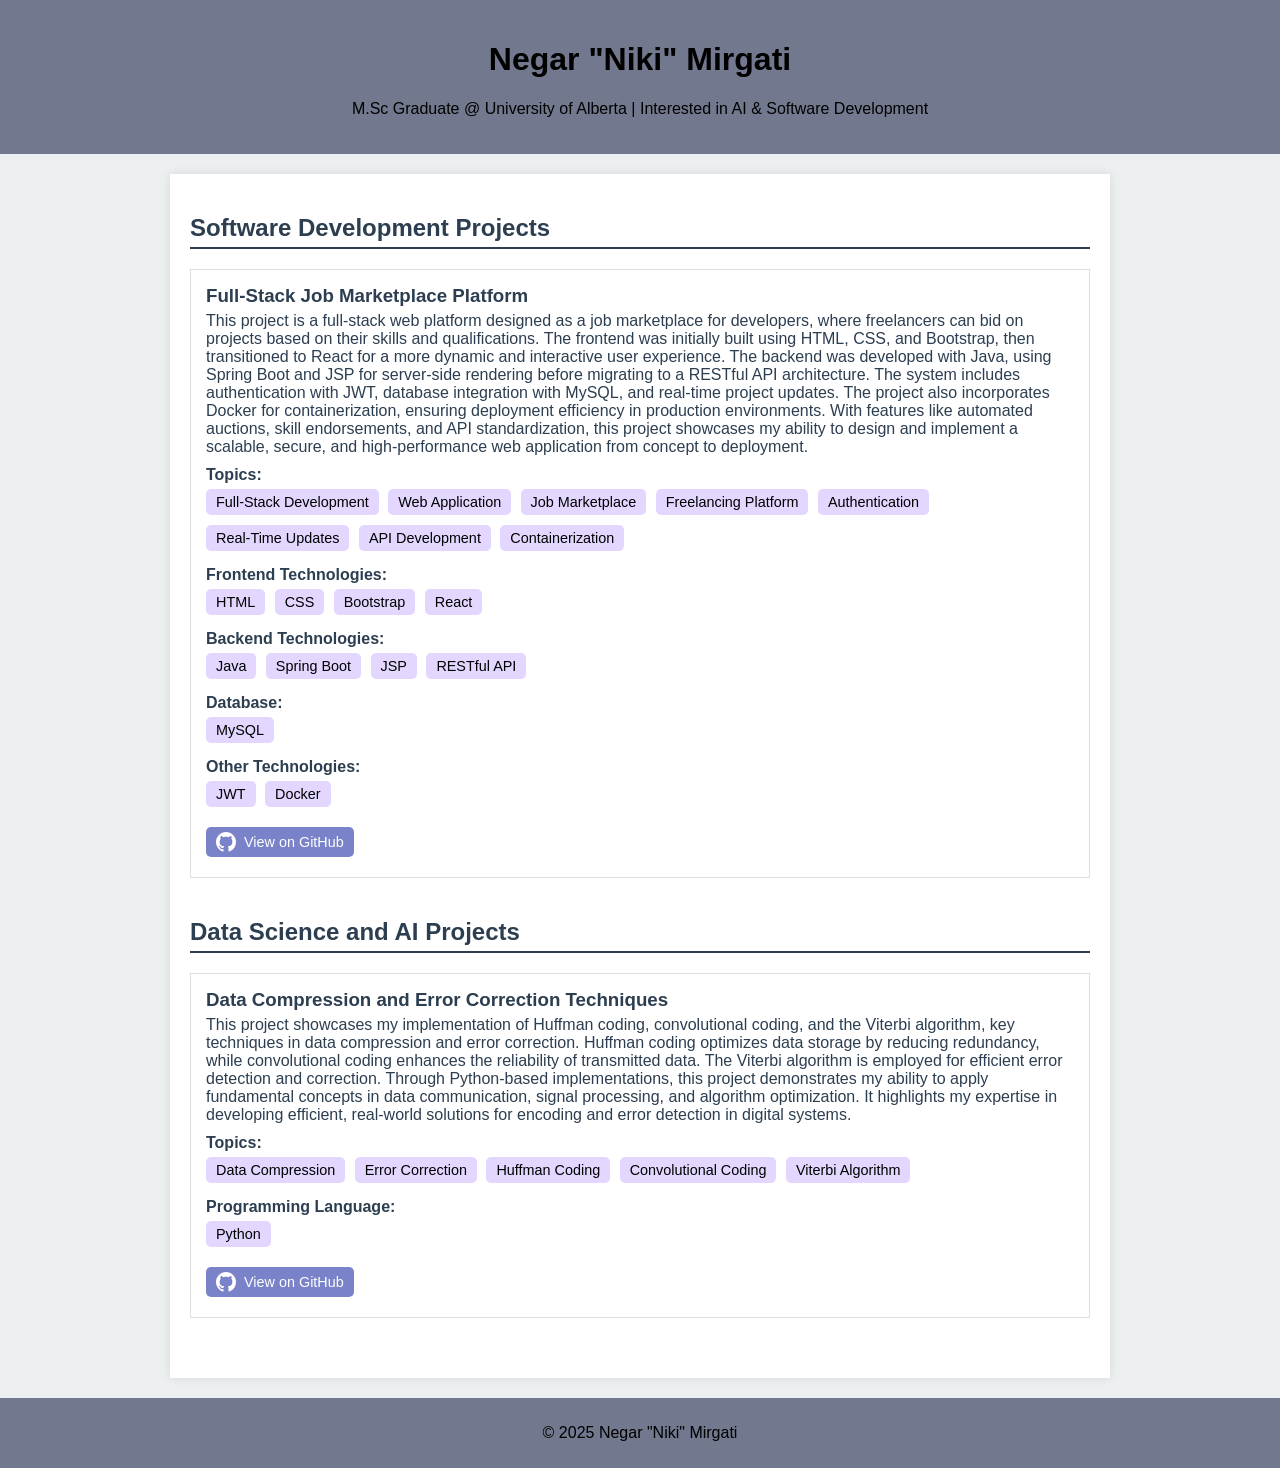
==== portfolio/index.html @ bdac2fc8 "chore: rename html file to index" ====
<!DOCTYPE html>
<html lang="en">
<head>
    <meta charset="UTF-8">
    <meta name="viewport" content="width=device-width, initial-scale=1.0">
    <title>Negar "Niki" Mirgati - Portfolio</title>
    <style>
        /* Color Palette */
        :root {
            --primary-color: #2c3e50; /* Dark Blue */
            --secondary-color: #fffff; 
            --accent-color: #7a892c; /* Ebony */
            --background-color: #ecf0f1; /* Light Gray */
            --text-color: #2c3e50; /* Dark Blue */
            --header-background-color: #72788d; /* Darker Blue */
            --footer-background-color: #72788d; /* Dark Blue */
            --project-background: #ffffff; /* White */
            --tag-background: #e3d7ff; /* Teal */
            --tag-text-color: #000000; /* White */
        }

        body {
            font-family: Arial, sans-serif;
            margin: 0;
            padding: 0;
            background-color: var(--background-color);
            color: var(--text-color);
        }
        header {
            background-color: var(--header-background-color);
            color: var(--tag-text-color);
            text-align: center;
            padding: 20px;
        }
        .container {
            max-width: 900px;
            margin: 20px auto;
            padding: 20px;
            background-color: var(--project-background);
            box-shadow: 0px 0px 10px rgba(0, 0, 0, 0.1);
        }
        .category {
            margin-bottom: 40px;
        }
        .category h2 {
            border-bottom: 2px solid var(--primary-color);
            padding-bottom: 5px;
            color: var(--primary-color);
        }
        .project {
            margin-bottom: 20px;
            padding: 15px;
            border: 1px solid #ddd;
            background-color: var(--project-background);
        }
        .project h3 {
            margin: 0;
            color: var(--primary-color);
        }
        .project p {
            margin: 5px 0;
        }
        .tags {
            margin: 10px 0;
        }
        .tag-category {
            font-weight: bold;
            margin-top: 10px;
            color: var(--secondary-color);
        }
        .tag {
            display: inline-block;
            background-color: var(--tag-background);
            color: var(--tag-text-color);
            padding: 5px 10px;
            margin: 5px 5px 5px 0;
            border-radius: 5px;
            font-size: 0.9em;
        }
        footer {
            background-color: var(--footer-background-color);
            color: var(--tag-text-color);
            text-align: center;
            padding: 10px;
            margin-top: 20px;
        }
        a {
            color: var(--accent-color);
            text-decoration: none;
        }
        a:hover {
            text-decoration: underline;
        }
        .github-button {
            display: inline-flex;
            align-items: center;
            background-color: #7a82c9; /* Custom color */
            color: #ffffff; /* White text */
            border: none;
            padding: 5px 10px;
            margin-top: 5px;
            border-radius: 5px;
            font-size: 0.9em;
            cursor: pointer;
            transition: background-color 0.3s ease;
}

        .github-button:hover {
            background-color: #5e66a3; /* Slightly darker shade for hover effect */
        }

        .github-icon {
            width: 20px;
            height: 20px;
            margin-right: 8px;
            fill: currentColor;
        }

       
    </style>
</head>
<body>
    <header>
        <h1>Negar "Niki" Mirgati</h1>
        <p>M.Sc Graduate @ University of Alberta | Interested in AI & Software Development</p>
    </header>
    <div class="container">
        <div class="category">
            <h2>Software Development Projects</h2>
            <!-- Full-Stack Job Marketplace Platform Project -->
            <div class="project">
                <h3>Full-Stack Job Marketplace Platform</h3>
                <p>This project is a full-stack web platform designed as a job marketplace for developers, where freelancers can bid on projects based on their skills and qualifications. The frontend was initially built using HTML, CSS, and Bootstrap, then transitioned to React for a more dynamic and interactive user experience. The backend was developed with Java, using Spring Boot and JSP for server-side rendering before migrating to a RESTful API architecture. The system includes authentication with JWT, database integration with MySQL, and real-time project updates. The project also incorporates Docker for containerization, ensuring deployment efficiency in production environments. With features like automated auctions, skill endorsements, and API standardization, this project showcases my ability to design and implement a scalable, secure, and high-performance web application from concept to deployment.</p>
                <div class="tags">
                    <div class="tag-category">Topics:</div>
                    <span class="tag">Full-Stack Development</span>
                    <span class="tag">Web Application</span>
                    <span class="tag">Job Marketplace</span>
                    <span class="tag">Freelancing Platform</span>
                    <span class="tag">Authentication</span>
                    <span class="tag">Real-Time Updates</span>
                    <span class="tag">API Development</span>
                    <span class="tag">Containerization</span>
                </div>
                <div class="tags">
                    <div class="tag-category">Frontend Technologies:</div>
                    <span class="tag">HTML</span>
                    <span class="tag">CSS</span>
                    <span class="tag">Bootstrap</span>
                    <span class="tag">React</span>
                </div>
                <div class="tags">
                    <div class="tag-category">Backend Technologies:</div>
                    <span class="tag">Java</span>
                    <span class="tag">Spring Boot</span>
                    <span class="tag">JSP</span>
                    <span class="tag">RESTful API</span>
                </div>
                <div class="tags">
                    <div class="tag-category">Database:</div>
                    <span class="tag">MySQL</span>
                </div>
                <div class="tags">
                    <div class="tag-category">Other Technologies:</div>
                    <span class="tag">JWT</span>
                    <span class="tag">Docker</span>
                </div>
                <p>
                    <button class="github-button" onclick="window.open('https://github.com/NegarMirgati/JobOonja_Webapp', '_blank')">
                        <svg class="github-icon" xmlns="http://www.w3.org/2000/svg" viewBox="0 0 16 16" aria-hidden="true">
                            <path d="M8 0C3.58 0 0 3.58 0 8c0 3.54 2.29 6.53 5.47 7.59.4.07.55-.17.55-.38 0-.19-.01-.82-.01-1.49-2.01.37-2.53-.49-2.69-.94-.09-.23-.48-.94-.82-1.13-.28-.15-.68-.52-.01-.53.63-.01 1.08.58 1.23.82.72 1.21 1.87.87 2.33.66.07-.52.28-.87.51-1.07-1.78-.2-3.64-.89-3.64-3.95 0-.87.31-1.59.82-2.15-.08-.2-.36-1.02.08-2.12 0 0 .67-.21 2.2.82.64-.18 1.32-.27 2-.27s1.36.09 2 .27c1.53-1.04 2.2-.82 2.2-.82.44 1.1.16 1.92.08 2.12.51.56.82 1.27.82 2.15 0 3.07-1.87 3.75-3.65 3.95.29.25.54.73.54 1.48 0 1.07-.01 1.93-.01 2.2 0 .21.15.46.55.38A8.013 8.013 0 0016 8c0-4.42-3.58-8-8-8z"></path>
                        </svg>
                        View on GitHub
                    </button>
                </p>
            </div>
            <!-- Add more Software Development projects as needed -->
        </div>
        <div class="category">
            <h2>Data Science and AI Projects</h2>
            <!-- Data Compression and Error Correction Techniques Project -->
            <div class="project">
                <h3>Data Compression and Error Correction Techniques</h3>
                <p>This project showcases my implementation of Huffman coding, convolutional coding, and the Viterbi algorithm, key techniques in data compression and error correction. Huffman coding optimizes data storage by reducing redundancy, while convolutional coding enhances the reliability of transmitted data. The Viterbi algorithm is employed for efficient error detection and correction. Through Python-based implementations, this project demonstrates my ability to apply fundamental concepts in data communication, signal processing, and algorithm optimization. It highlights my expertise in developing efficient, real-world solutions for encoding and error detection in digital systems.</p>
                <div class="tags">
                    <div class="tag-category">Topics:</div>
                    <span class="tag">Data Compression</span>
                    <span class="tag">Error Correction</span>
                    <span class="tag">Huffman Coding</span>
                    <span class="tag">Convolutional Coding</span>
                    <span class="tag">Viterbi Algorithm</span>
                </div>
                <div class="tags">
                    <div class="tag-category">Programming Language:</div>
                    <span class="tag">Python</span>
                </div>
                <p>
                    <button class="github-button" onclick="window.open('https://github.com/NegarMirgati/CodingAndErrorDetection', '_blank')">
                        <svg class="github-icon" xmlns="http://www.w3.org/2000/svg" viewBox="0 0 16 16" aria-hidden="true">
                            <path d="M8 0C3.58 0 0 3.58 0 8c0 3.54 2.29 6.53 5.47 7.59.4.07.55-.17.55-.38 0-.19-.01-.82-.01-1.49-2.01.37-2.53-.49-2.69-.94-.09-.23-.48-.94-.82-1.13-.28-.15-.68-.52-.01-.53.63-.01 1.08.58 1.23.82.72 1.21 1.87.87 2.33.66.07-.52.28-.87.51-1.07-1.78-.2-3.64-.89-3.64-3.95 0-.87.31-1.59.82-2.15-.08-.2-.36-1.02.08-2.12 0 0 .67-.21 2.2.82.64-.18 1.32-.27 2-.27s1.36.09 2 .27c1.53-1.04 2.2-.82 2.2-.82.44 1.1.16 1.92.08 2.12.51.56.82 1.27.82 2.15 0 3.07-1.87 3.75-3.65 3.95.29.25.54.73.54 1.48 0 1.07-.01 1.93-.01 2.2 0 .21.15.46.55.38A8.013 8.013 0 0016 8c0-4.42-3.58-8-8-8z"></path>
                        </svg>
                        View on GitHub
                    </button>
                </p>
            </div>
            <!-- Add more Data Science and AI projects as needed -->
        </div>
    </div>
    <footer>
        <p>&copy; 2025 Negar "Niki" Mirgati</p>
    </footer>
</body>
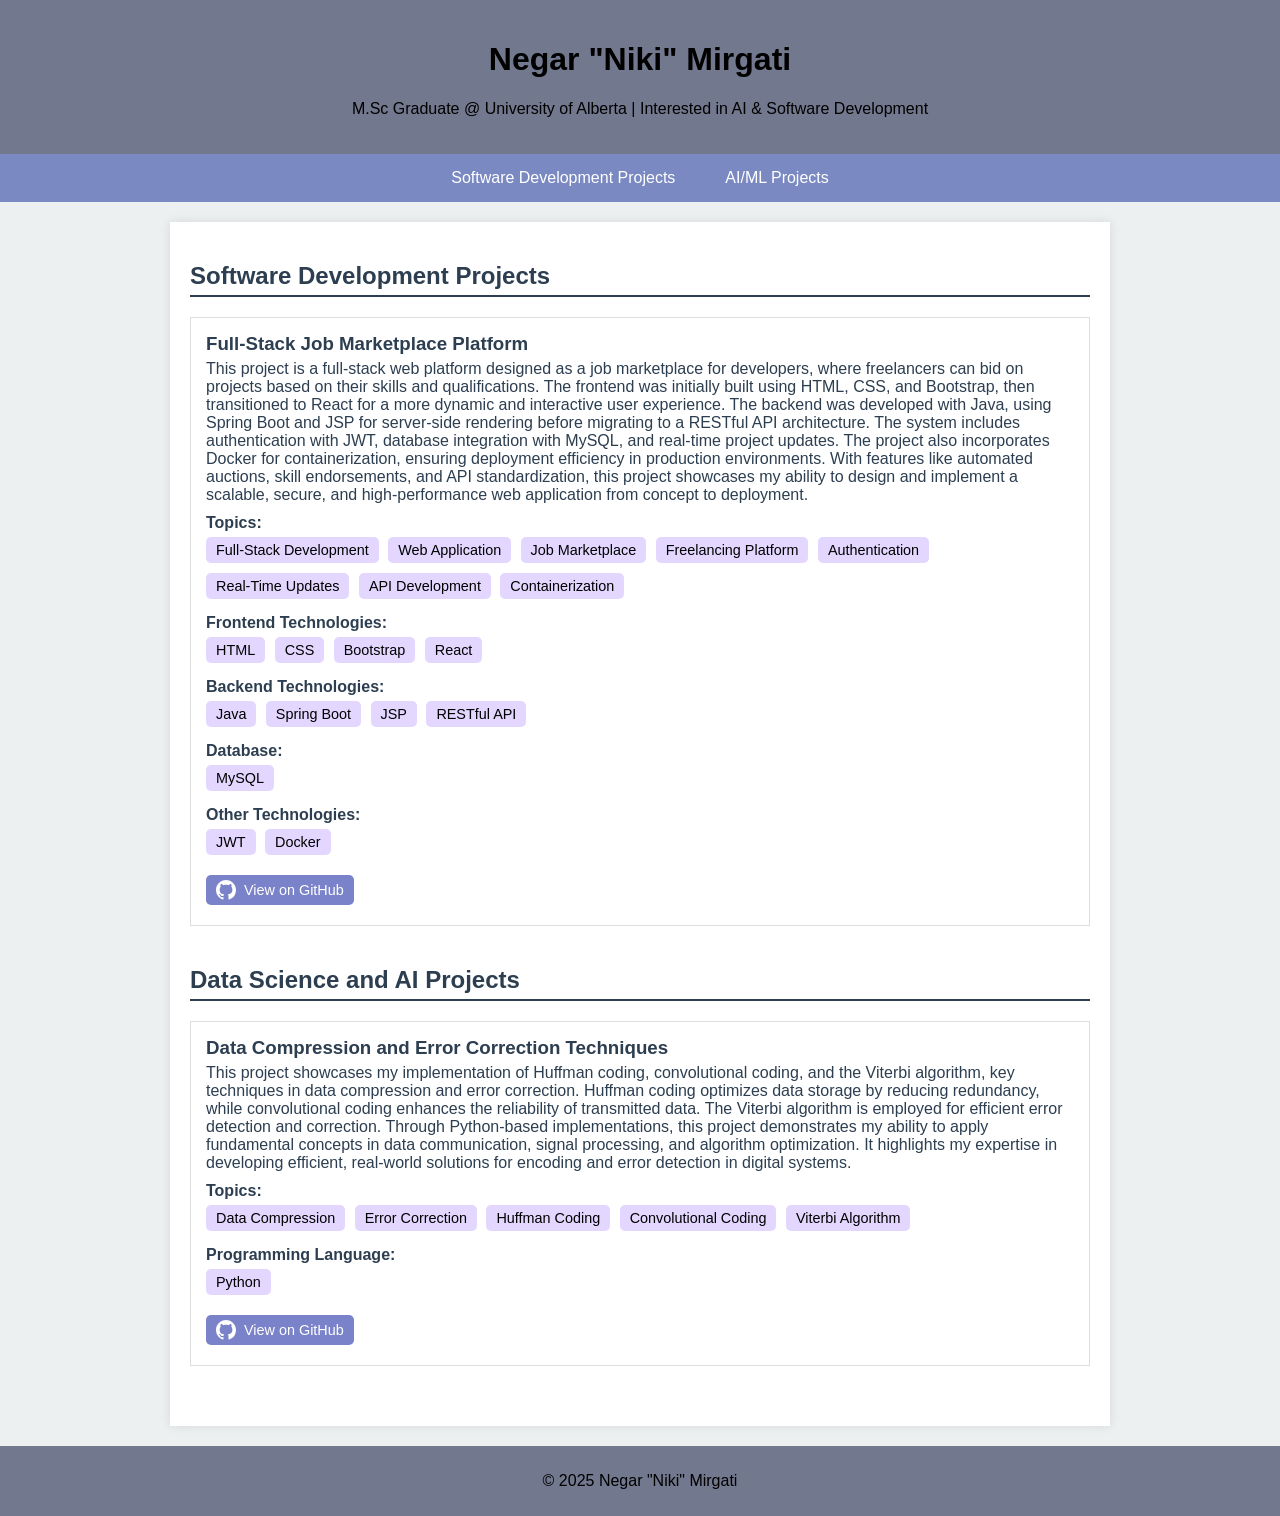
==== commit d9941ba0: "feat: add simple nav bar" ====
--- a/portfolio/index.html
+++ b/portfolio/index.html
@@ -32,6 +32,24 @@
             text-align: center;
             padding: 20px;
         }
+        nav {
+            background-color: #7a89c2;
+            color: white;
+            display: flex;
+            justify-content: center;
+            padding: 10px;
+        }
+        nav a {
+            color: white;
+            text-decoration: none;
+            margin: 0 15px;
+            padding: 5px 10px;
+            border-radius: 5px;
+            transition: background-color 0.3s;
+        }
+        nav a:hover {
+            background-color: #555;
+        }
         .container {
             max-width: 900px;
             margin: 20px auto;
@@ -124,7 +142,11 @@
         <h1>Negar "Niki" Mirgati</h1>
         <p>M.Sc Graduate @ University of Alberta | Interested in AI & Software Development</p>
     </header>
-    <div class="container">
+    <nav>
+        <a href="#software-development">Software Development Projects</a>
+        <a href="#ai-ml">AI/ML Projects</a>
+    </nav>
+    <div class="container" id="software-development">
         <div class="category">
             <h2>Software Development Projects</h2>
             <!-- Full-Stack Job Marketplace Platform Project -->
@@ -176,7 +198,7 @@
             </div>
             <!-- Add more Software Development projects as needed -->
         </div>
-        <div class="category">
+        <div class="category" id="ai-ml">
             <h2>Data Science and AI Projects</h2>
             <!-- Data Compression and Error Correction Techniques Project -->
             <div class="project">
